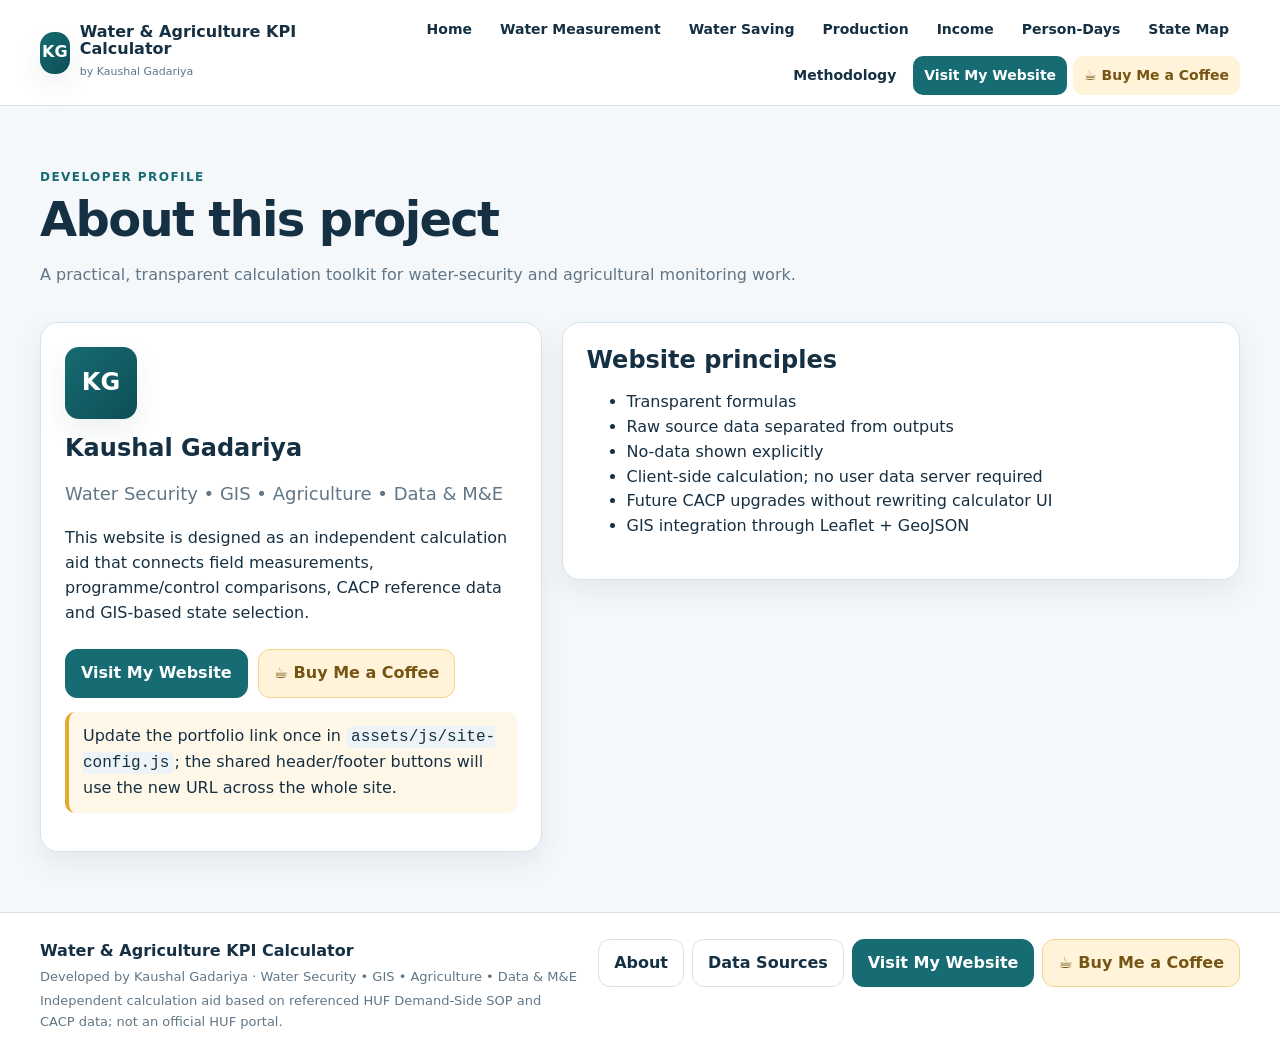
==== about/index.html @ 0b0ff047 "v2" ====
<!doctype html>
<html lang="en">
<head>
  <meta charset="utf-8" />
  <meta name="viewport" content="width=device-width, initial-scale=1" />
  <meta name="description" content="About - Water & Agriculture KPI Calculator" />
  <title>About | Water & Agriculture KPI Calculator</title>
  <link rel="stylesheet" href="../assets/css/site.css" />
  
</head>
<body data-root="..">
  <div id="site-header"></div>
  <main class="container"><section class="page-head"><p class="eyebrow">Developer profile</p><h1>About this project</h1><p class="lede">A practical, transparent calculation toolkit for water-security and agricultural monitoring work.</p></section><div class="layout-2"><section class="card" style="padding:24px"><div class="brand-mark" style="width:72px;height:72px;font-size:24px">KG</div><h2 style="margin-top:16px">Kaushal Gadariya</h2><p class="lede">Water Security • GIS • Agriculture • Data & M&E</p><p>This website is designed as an independent calculation aid that connects field measurements, programme/control comparisons, CACP reference data and GIS-based state selection.</p><div class="actions"><a class="btn primary" data-portfolio-link href="#" target="_blank" rel="noopener">Visit My Website</a><button class="btn support" data-open-support>☕ Buy Me a Coffee</button></div><div class="notice warn">Update the portfolio link once in <span class="code">assets/js/site-config.js</span>; the shared header/footer buttons will use the new URL across the whole site.</div></section><aside class="card" style="padding:24px"><h2>Website principles</h2><ul><li>Transparent formulas</li><li>Raw source data separated from outputs</li><li>No-data shown explicitly</li><li>Client-side calculation; no user data server required</li><li>Future CACP upgrades without rewriting calculator UI</li><li>GIS integration through Leaflet + GeoJSON</li></ul></aside></div></main>
  <div id="site-footer"></div>
  <script src="../assets/js/site-config.js"></script>
  <script src="../assets/js/site-shell.js"></script>
  <script src="../assets/js/app-state.js"></script>
  <script src="../assets/js/calculators.js"></script>
  <script src="../assets/js/page-utils.js"></script>
  
</body>
</html>
---- assets/css/site.css ----
:root {
  --bg: #f5f8fb;
  --surface: #ffffff;
  --surface-2: #eef5f8;
  --ink: #163043;
  --muted: #617686;
  --brand: #176b72;
  --brand-2: #0d4e55;
  --accent: #e5a92f;
  --accent-soft: #fff4d9;
  --border: #d7e2e8;
  --danger: #a43c3c;
  --success: #207a4d;
  --shadow: 0 12px 28px rgba(21, 48, 67, .08);
  --radius: 18px;
  --max: 1240px;
}
* { box-sizing: border-box; }
html { scroll-behavior: smooth; }
body { margin: 0; font-family: Inter, ui-sans-serif, system-ui, -apple-system, BlinkMacSystemFont, "Segoe UI", sans-serif; color: var(--ink); background: var(--bg); line-height: 1.55; }
a { color: var(--brand); }
button, input, select { font: inherit; }
button, .btn { cursor: pointer; }
img { max-width: 100%; }
.site-header { position: sticky; top: 0; z-index: 1000; background: rgba(255,255,255,.97); border-bottom: 1px solid var(--border); backdrop-filter: blur(10px); }
.nav-wrap { max-width: var(--max); margin: auto; min-height: 70px; padding: 10px 20px; display: flex; align-items: center; gap: 16px; }
.brand { display: flex; align-items: center; gap: 10px; text-decoration: none; min-width: 260px; }
.brand-mark { width: 42px; height: 42px; border-radius: 14px; display: grid; place-items: center; font-weight: 800; color: white; background: linear-gradient(135deg,var(--brand),var(--brand-2)); box-shadow: var(--shadow); }
.brand-text strong { display:block; color: var(--ink); line-height:1.1; }
.brand-text small { color: var(--muted); font-size: 11px; }
.nav-links { margin-left: auto; display:flex; align-items:center; gap: 6px; flex-wrap:wrap; justify-content:flex-end; }
.nav-links a, .nav-links button { border: 0; background: transparent; color: var(--ink); padding: 9px 11px; border-radius: 10px; text-decoration:none; font-weight: 650; font-size: 14px; }
.nav-links a:hover, .nav-links button:hover { background: var(--surface-2); }
.nav-links .support { background: var(--accent-soft); color:#765514; }
.nav-links .portfolio { background: var(--brand); color:#fff; }
.menu-button { display:none; margin-left:auto; border:1px solid var(--border); background:#fff; border-radius:10px; padding:8px 11px; }
.container { max-width: var(--max); margin: auto; padding: 28px 20px 60px; }
.hero { padding: 58px 0 34px; display:grid; grid-template-columns: 1.25fr .75fr; gap: 30px; align-items:center; }
.eyebrow { text-transform:uppercase; letter-spacing:.12em; font-size:12px; font-weight:800; color:var(--brand); margin:0 0 8px; }
h1 { font-size: clamp(34px, 5vw, 62px); line-height:1.04; margin:0 0 18px; letter-spacing:-.035em; }
h2 { line-height:1.15; margin:0 0 12px; }
h3 { margin:0 0 8px; }
.lede { color:var(--muted); font-size:18px; max-width: 760px; }
.actions { display:flex; gap:10px; flex-wrap:wrap; margin-top:24px; }
.btn { display:inline-flex; align-items:center; justify-content:center; gap:8px; border:1px solid var(--border); background:#fff; color:var(--ink); padding:11px 15px; border-radius:12px; font-weight:750; text-decoration:none; }
.btn.primary { background:var(--brand); border-color:var(--brand); color:white; }
.btn.support { background:var(--accent-soft); border-color:#f1d38c; color:#765514; }
.btn.danger { background:#fff; color:var(--danger); }
.hero-card, .card, .calculator-card, .result-card { background:var(--surface); border:1px solid var(--border); border-radius:var(--radius); box-shadow:var(--shadow); }
.hero-card { padding:24px; }
.hero-card .mini-grid { display:grid; grid-template-columns:repeat(2,1fr); gap:10px; }
.mini-stat { padding:16px; border-radius:14px; background:var(--surface-2); }
.mini-stat strong { display:block; font-size:22px; }
.section { margin-top: 34px; }
.section-head { display:flex; align-items:end; justify-content:space-between; gap:20px; margin-bottom:16px; }
.section-head p { margin:0; color:var(--muted); }
.kpi-grid { display:grid; grid-template-columns: repeat(5, minmax(0,1fr)); gap:14px; }
.kpi-card { background:#fff; border:1px solid var(--border); border-radius:18px; padding:18px; text-decoration:none; color:var(--ink); transition:.18s ease; min-height:190px; }
.kpi-card:hover { transform:translateY(-3px); box-shadow:var(--shadow); border-color:#a9cbd0; }
.kpi-icon { font-size:28px; margin-bottom:14px; }
.kpi-card p { color:var(--muted); font-size:14px; }
.flow { display:flex; align-items:center; gap:10px; flex-wrap:wrap; padding:20px; }
.flow-box { background:var(--surface-2); border:1px solid var(--border); border-radius:12px; padding:12px 14px; font-weight:750; }
.flow-arrow { color:var(--muted); font-weight:900; }
.page-head { padding:34px 0 18px; }
.page-head h1 { font-size: clamp(32px,4vw,48px); }
.page-head .lede { font-size:16px; }
.layout-2 { display:grid; grid-template-columns:minmax(300px,.85fr) minmax(0,1.15fr); gap:20px; align-items:start; }
.calculator-card { padding:20px; }
.result-card { padding:20px; position:sticky; top:92px; }
.form-grid { display:grid; grid-template-columns:repeat(2,minmax(0,1fr)); gap:14px; }
.field.full { grid-column:1/-1; }
.field label { display:block; font-size:13px; font-weight:750; margin-bottom:5px; }
.field small { display:block; color:var(--muted); margin-top:4px; }
input, select { width:100%; border:1px solid #c8d7df; background:white; color:var(--ink); padding:10px 11px; border-radius:10px; outline:none; }
input:focus, select:focus { border-color:var(--brand); box-shadow:0 0 0 3px rgba(23,107,114,.1); }
.form-actions { display:flex; gap:8px; flex-wrap:wrap; margin-top:18px; }
.metric-grid { display:grid; grid-template-columns:repeat(2,minmax(0,1fr)); gap:10px; }
.metric { padding:14px; border:1px solid var(--border); border-radius:14px; background:#fbfdfe; }
.metric span { display:block; color:var(--muted); font-size:12px; font-weight:700; text-transform:uppercase; letter-spacing:.04em; }
.metric strong { display:block; font-size:24px; margin-top:4px; }
.metric.accent { background:var(--accent-soft); border-color:#efd08a; }
.metric.primary { background:#e9f5f4; border-color:#bbdcd9; }
.notice { border-left:4px solid var(--brand); background:#edf8f7; padding:12px 14px; border-radius:10px; margin:14px 0; }
.notice.warn { border-color:var(--accent); background:#fff8e9; }
.notice.danger { border-color:var(--danger); background:#fff0f0; }
.formula { padding:13px 15px; background:#102d3e; color:#eefbff; border-radius:12px; font-family:ui-monospace,SFMono-Regular,Menlo,monospace; overflow:auto; }
.tabs { display:flex; gap:8px; flex-wrap:wrap; margin-bottom:16px; }
.tab-btn { border:1px solid var(--border); background:#fff; padding:9px 12px; border-radius:10px; font-weight:750; }
.tab-btn.active { color:#fff; background:var(--brand); border-color:var(--brand); }
.tab-panel[hidden] { display:none; }
.data-table { width:100%; border-collapse:collapse; font-size:14px; }
.data-table th,.data-table td { border-bottom:1px solid var(--border); padding:9px 8px; text-align:left; vertical-align:top; }
.data-table th { background:var(--surface-2); }
.dynamic-row { display:grid; grid-template-columns:1fr .7fr .9fr .8fr 42px; gap:8px; align-items:end; margin-bottom:8px; }
.dynamic-row.water { grid-template-columns:1fr .55fr .8fr .8fr .8fr 42px; }
.icon-btn { width:40px; height:40px; border:1px solid var(--border); background:#fff; border-radius:10px; color:var(--danger); }
#map, #personDaysMap { height:560px; border-radius:16px; border:1px solid var(--border); overflow:hidden; }
.map-layout { display:grid; grid-template-columns: minmax(0,1.4fr) minmax(300px,.6fr); gap:18px; }
.chips { display:flex; flex-wrap:wrap; gap:7px; }
.chip { border:1px solid var(--border); background:#fff; border-radius:999px; padding:6px 9px; font-size:12px; }
.provenance { margin-top:14px; color:var(--muted); font-size:13px; }
.site-footer { border-top:1px solid var(--border); background:white; }
.footer-wrap { max-width:var(--max); margin:auto; padding:26px 20px; display:grid; grid-template-columns:1fr auto; gap:20px; align-items:start; }
.footer-wrap p { margin:4px 0; color:var(--muted); font-size:13px; }
.footer-actions { display:flex; gap:8px; flex-wrap:wrap; justify-content:flex-end; }
.modal-backdrop { position:fixed; inset:0; background:rgba(9,28,39,.7); z-index:2000; display:grid; place-items:center; padding:18px; }
.modal-backdrop[hidden] { display:none; }
.modal { width:min(560px,100%); max-height:90vh; overflow:auto; background:#fff; border-radius:22px; padding:20px; box-shadow:0 26px 70px rgba(0,0,0,.25); }
.modal-head { display:flex; align-items:center; justify-content:space-between; gap:16px; }
.modal-close { border:1px solid var(--border); background:#fff; width:40px; height:40px; border-radius:12px; }
.qr-wrap { padding:10px; background:#f4f6fb; border-radius:16px; margin-top:14px; text-align:center; }
.qr-wrap img { max-height:620px; border-radius:12px; }
.session-grid { display:grid; grid-template-columns:repeat(4,minmax(0,1fr)); gap:12px; }
.session-item { padding:15px; background:white; border:1px solid var(--border); border-radius:14px; }
.session-item span { display:block; color:var(--muted); font-size:12px; }
.session-item strong { display:block; margin-top:5px; font-size:18px; }
.status { display:inline-flex; padding:5px 9px; border-radius:999px; font-size:12px; font-weight:800; background:#edf2f5; color:var(--muted); }
.status.ok { background:#e5f5ed; color:var(--success); }
.status.warn { background:#fff4d9; color:#80611e; }
.code { font-family:ui-monospace,SFMono-Regular,Menlo,monospace; background:#edf3f6; border-radius:6px; padding:2px 5px; }
@media (max-width: 1050px) { .kpi-grid { grid-template-columns:repeat(3,1fr); } .hero { grid-template-columns:1fr; } .layout-2,.map-layout { grid-template-columns:1fr; } .result-card { position:static; } }
@media (max-width: 800px) { .menu-button { display:block; } .nav-links { display:none; width:100%; padding-top:10px; } .nav-links.open { display:flex; flex-direction:column; align-items:stretch; } .nav-wrap { flex-wrap:wrap; } .brand { min-width:auto; } .kpi-grid { grid-template-columns:repeat(2,1fr); } .session-grid { grid-template-columns:repeat(2,1fr); } .form-grid { grid-template-columns:1fr; } .field.full { grid-column:auto; } .dynamic-row,.dynamic-row.water { grid-template-columns:1fr 1fr; padding:12px; border:1px solid var(--border); border-radius:12px; } .dynamic-row .icon-btn { grid-column:1/-1; width:100%; } }
@media (max-width: 520px) { .kpi-grid,.session-grid,.metric-grid { grid-template-columns:1fr; } .container { padding-left:14px; padding-right:14px; } .footer-wrap { grid-template-columns:1fr; } .footer-actions { justify-content:flex-start; } h1 { font-size:38px; } #map,#personDaysMap { height:470px; } }
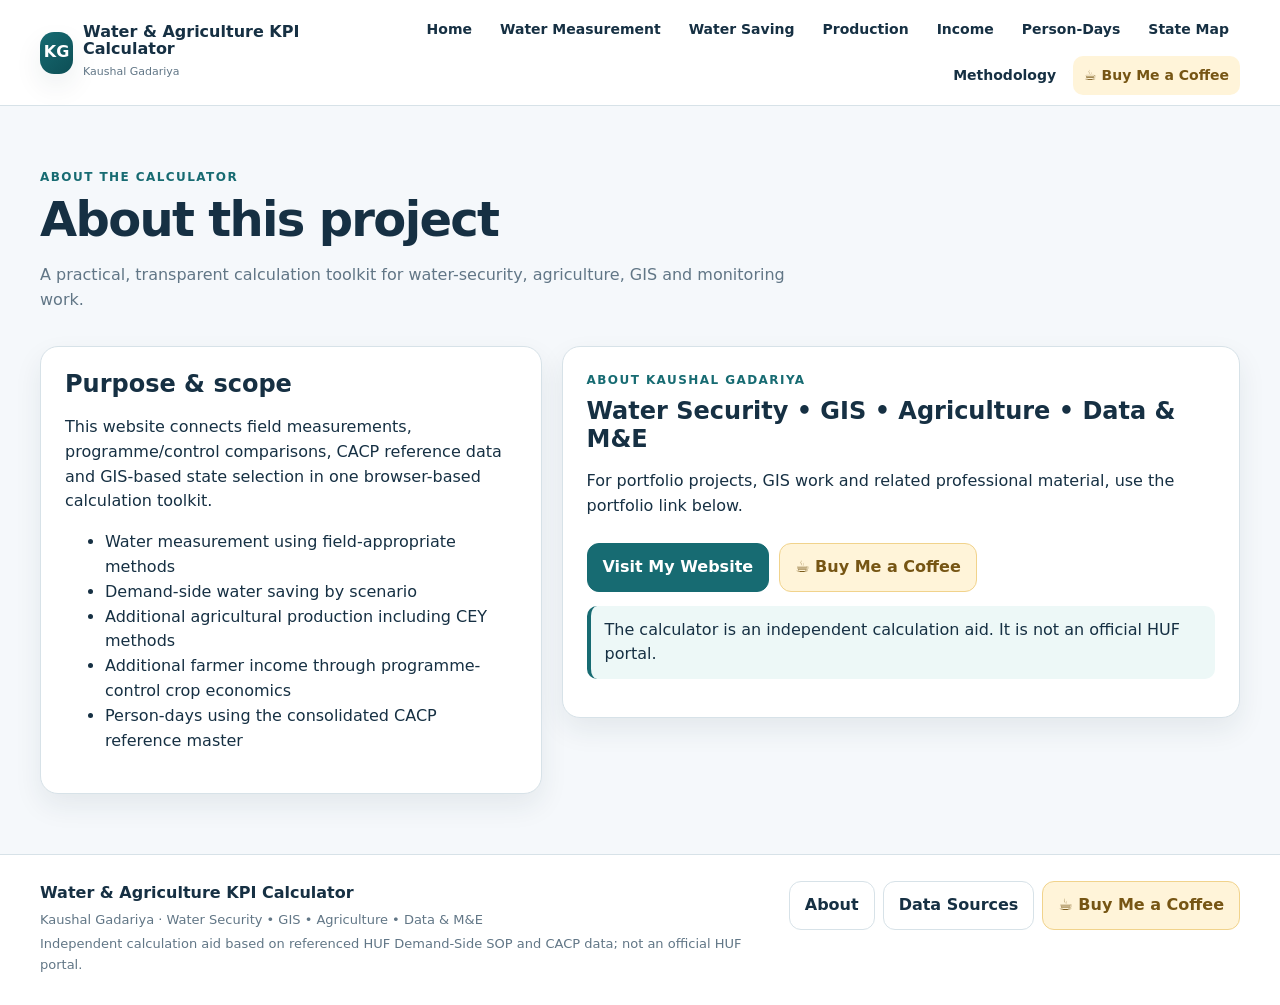
==== commit b1267d6f: "v3" ====
--- a/about/index.html
+++ b/about/index.html
@@ -1,22 +1,20 @@
-<!doctype html>
+<!DOCTYPE html>
+
 <html lang="en">
 <head>
-  <meta charset="utf-8" />
-  <meta name="viewport" content="width=device-width, initial-scale=1" />
-  <meta name="description" content="About - Water & Agriculture KPI Calculator" />
-  <title>About | Water & Agriculture KPI Calculator</title>
-  <link rel="stylesheet" href="../assets/css/site.css" />
-  
-</head>
+<meta charset="utf-8"/>
+<meta content="width=device-width, initial-scale=1" name="viewport"/>
+<title>About | Water &amp; Agriculture KPI Calculator</title>
+<link href="../assets/css/site.css" rel="stylesheet"/>
+<meta content="About the Water &amp; Agriculture KPI Calculator, its transparency principles, scope, data architecture and Kaushal Gadariya portfolio." name="description"/><meta content="index,follow,max-image-preview:large,max-snippet:-1,max-video-preview:-1" name="robots"/><meta content="Kaushal Gadariya" name="author"/><meta content="#176b72" name="theme-color"/><meta content="website" property="og:type"/><meta content="Water &amp; Agriculture KPI Calculator" property="og:site_name"/><meta content="About | Water &amp; Agriculture KPI Calculator" property="og:title"/><meta content="About the Water &amp; Agriculture KPI Calculator, its transparency principles, scope, data architecture and Kaushal Gadariya portfolio." property="og:description"/><meta content="https://knightfox789.github.io/water-agriculture-kpi-calculator/about/" property="og:url"/><meta content="summary" name="twitter:card"/><meta content="About | Water &amp; Agriculture KPI Calculator" name="twitter:title"/><meta content="About the Water &amp; Agriculture KPI Calculator, its transparency principles, scope, data architecture and Kaushal Gadariya portfolio." name="twitter:description"/><link href="https://knightfox789.github.io/water-agriculture-kpi-calculator/about/" rel="canonical"/><link href="../assets/images/favicon.svg" rel="icon" type="image/svg+xml"/><link href="../manifest.webmanifest" rel="manifest"/><script type="application/ld+json">{"@context":"https://schema.org","@type":"WebPage","name":"About | Water & Agriculture KPI Calculator","description":"About the Water & Agriculture KPI Calculator, its transparency principles, scope, data architecture and Kaushal Gadariya portfolio.","url":"https://knightfox789.github.io/water-agriculture-kpi-calculator/about/","isPartOf":{"@type":"WebSite","name":"Water & Agriculture KPI Calculator","url":"https://knightfox789.github.io/water-agriculture-kpi-calculator/"},"creator":{"@type":"Person","name":"Kaushal Gadariya","url":"https://knightfox789.github.io/kaushal-gadariya-portfolio/"}}</script></head>
 <body data-root="..">
-  <div id="site-header"></div>
-  <main class="container"><section class="page-head"><p class="eyebrow">Developer profile</p><h1>About this project</h1><p class="lede">A practical, transparent calculation toolkit for water-security and agricultural monitoring work.</p></section><div class="layout-2"><section class="card" style="padding:24px"><div class="brand-mark" style="width:72px;height:72px;font-size:24px">KG</div><h2 style="margin-top:16px">Kaushal Gadariya</h2><p class="lede">Water Security • GIS • Agriculture • Data & M&E</p><p>This website is designed as an independent calculation aid that connects field measurements, programme/control comparisons, CACP reference data and GIS-based state selection.</p><div class="actions"><a class="btn primary" data-portfolio-link href="#" target="_blank" rel="noopener">Visit My Website</a><button class="btn support" data-open-support>☕ Buy Me a Coffee</button></div><div class="notice warn">Update the portfolio link once in <span class="code">assets/js/site-config.js</span>; the shared header/footer buttons will use the new URL across the whole site.</div></section><aside class="card" style="padding:24px"><h2>Website principles</h2><ul><li>Transparent formulas</li><li>Raw source data separated from outputs</li><li>No-data shown explicitly</li><li>Client-side calculation; no user data server required</li><li>Future CACP upgrades without rewriting calculator UI</li><li>GIS integration through Leaflet + GeoJSON</li></ul></aside></div></main>
-  <div id="site-footer"></div>
-  <script src="../assets/js/site-config.js"></script>
-  <script src="../assets/js/site-shell.js"></script>
-  <script src="../assets/js/app-state.js"></script>
-  <script src="../assets/js/calculators.js"></script>
-  <script src="../assets/js/page-utils.js"></script>
-  
+<div id="site-header"></div>
+<main class="container"><section class="page-head"><p class="eyebrow">About the calculator</p><h1>About this project</h1><p class="lede">A practical, transparent calculation toolkit for water-security, agriculture, GIS and monitoring work.</p></section><div class="layout-2"><section class="card" style="padding:24px"><h2>Purpose &amp; scope</h2><p>This website connects field measurements, programme/control comparisons, CACP reference data and GIS-based state selection in one browser-based calculation toolkit.</p><ul><li>Water measurement using field-appropriate methods</li><li>Demand-side water saving by scenario</li><li>Additional agricultural production including CEY methods</li><li>Additional farmer income through programme-control crop economics</li><li>Person-days using the consolidated CACP reference master</li></ul></section><aside class="card" style="padding:24px"><p class="eyebrow">About Kaushal Gadariya</p><h2>Water Security • GIS • Agriculture • Data &amp; M&amp;E</h2><p>For portfolio projects, GIS work and related professional material, use the portfolio link below.</p><div class="actions"><a class="btn primary" data-portfolio-link="" href="https://knightfox789.github.io/kaushal-gadariya-portfolio/" rel="noopener" target="_blank">Visit My Website</a><button class="btn support" data-open-support="" type="button">☕ Buy Me a Coffee</button></div><div class="notice">The calculator is an independent calculation aid. It is not an official HUF portal.</div></aside></div></main>
+<div id="site-footer"></div>
+<script src="../assets/js/site-config.js"></script>
+<script src="../assets/js/site-shell.js"></script>
+<script src="../assets/js/app-state.js"></script>
+<script src="../assets/js/calculators.js"></script>
+<script src="../assets/js/page-utils.js"></script>
 </body>
 </html>
--- a/assets/css/site.css
+++ b/assets/css/site.css
@@ -122,3 +122,37 @@
 @media (max-width: 1050px) { .kpi-grid { grid-template-columns:repeat(3,1fr); } .hero { grid-template-columns:1fr; } .layout-2,.map-layout { grid-template-columns:1fr; } .result-card { position:static; } }
 @media (max-width: 800px) { .menu-button { display:block; } .nav-links { display:none; width:100%; padding-top:10px; } .nav-links.open { display:flex; flex-direction:column; align-items:stretch; } .nav-wrap { flex-wrap:wrap; } .brand { min-width:auto; } .kpi-grid { grid-template-columns:repeat(2,1fr); } .session-grid { grid-template-columns:repeat(2,1fr); } .form-grid { grid-template-columns:1fr; } .field.full { grid-column:auto; } .dynamic-row,.dynamic-row.water { grid-template-columns:1fr 1fr; padding:12px; border:1px solid var(--border); border-radius:12px; } .dynamic-row .icon-btn { grid-column:1/-1; width:100%; } }
 @media (max-width: 520px) { .kpi-grid,.session-grid,.metric-grid { grid-template-columns:1fr; } .container { padding-left:14px; padding-right:14px; } .footer-wrap { grid-template-columns:1fr; } .footer-actions { justify-content:flex-start; } h1 { font-size:38px; } #map,#personDaysMap { height:470px; } }
+
+
+/* Print / PDF calculation report */
+.report-actions { margin-top: 18px; padding-top: 16px; border-top: 1px solid var(--border); }
+.print-report { display: none; }
+@media print {
+  @page { size: A4 portrait; margin: 13mm 14mm 15mm; }
+  html, body { background: #fff !important; color: #172733 !important; }
+  body > *:not(.print-report) { display: none !important; }
+  .print-report { display: block !important; font-family: Arial, Helvetica, sans-serif; font-size: 10.5pt; line-height: 1.42; color: #172733; }
+  .print-report * { box-shadow: none !important; }
+  .print-report-head { display: flex; align-items: center; gap: 12px; border-bottom: 2px solid #176b72; padding-bottom: 10px; margin-bottom: 18px; }
+  .print-brand-mark { width: 42px; height: 42px; border-radius: 9px; display: grid; place-items: center; background: #176b72 !important; color: #fff !important; font-weight: 800; -webkit-print-color-adjust: exact; print-color-adjust: exact; }
+  .print-brand-copy h1 { margin: 0; font-size: 16pt; letter-spacing: -.01em; }
+  .print-brand-copy p { margin: 2px 0 0; color: #556b79; font-size: 9pt; }
+  .print-title-block { margin-bottom: 18px; }
+  .print-title-block h2 { font-size: 20pt; margin: 2px 0 6px; }
+  .print-title-block p { margin: 4px 0; }
+  .print-kicker { text-transform: uppercase; letter-spacing: .12em; font-weight: 700; font-size: 8.5pt; color: #176b72; }
+  .print-meta { color: #60727d; font-size: 8.8pt; }
+  .print-report section { margin: 0 0 16px; break-inside: avoid; }
+  .print-report section h3 { margin: 0 0 7px; font-size: 11pt; text-transform: uppercase; letter-spacing: .04em; color: #176b72; }
+  .print-report table { width: 100%; border-collapse: collapse; }
+  .print-report th, .print-report td { border: 1px solid #cad6dc; padding: 6px 8px; text-align: left; vertical-align: top; }
+  .print-report th { width: 48%; background: #f1f6f7 !important; font-weight: 700; -webkit-print-color-adjust: exact; print-color-adjust: exact; }
+  .print-formula { border: 1px solid #cad6dc; background: #f6f8f9 !important; padding: 8px 10px; margin-bottom: 6px; font-family: "Courier New", monospace; white-space: normal; -webkit-print-color-adjust: exact; print-color-adjust: exact; }
+  .print-results { display: grid; grid-template-columns: repeat(2, minmax(0,1fr)); gap: 8px; }
+  .print-result { border: 1px solid #b9ccd2; border-radius: 7px; padding: 9px 10px; break-inside: avoid; }
+  .print-result span { display: block; text-transform: uppercase; font-size: 7.8pt; letter-spacing: .04em; color: #60727d; font-weight: 700; }
+  .print-result strong { display: block; margin-top: 3px; font-size: 14pt; }
+  .print-note { border-left: 3px solid #d6a331; padding: 6px 9px; margin: 6px 0; background: #fffaf0 !important; -webkit-print-color-adjust: exact; print-color-adjust: exact; }
+  .print-report-foot { border-top: 1px solid #cad6dc; padding-top: 8px; margin-top: 18px; color: #60727d; font-size: 8pt; }
+  .print-report-foot p { margin: 2px 0; }
+}
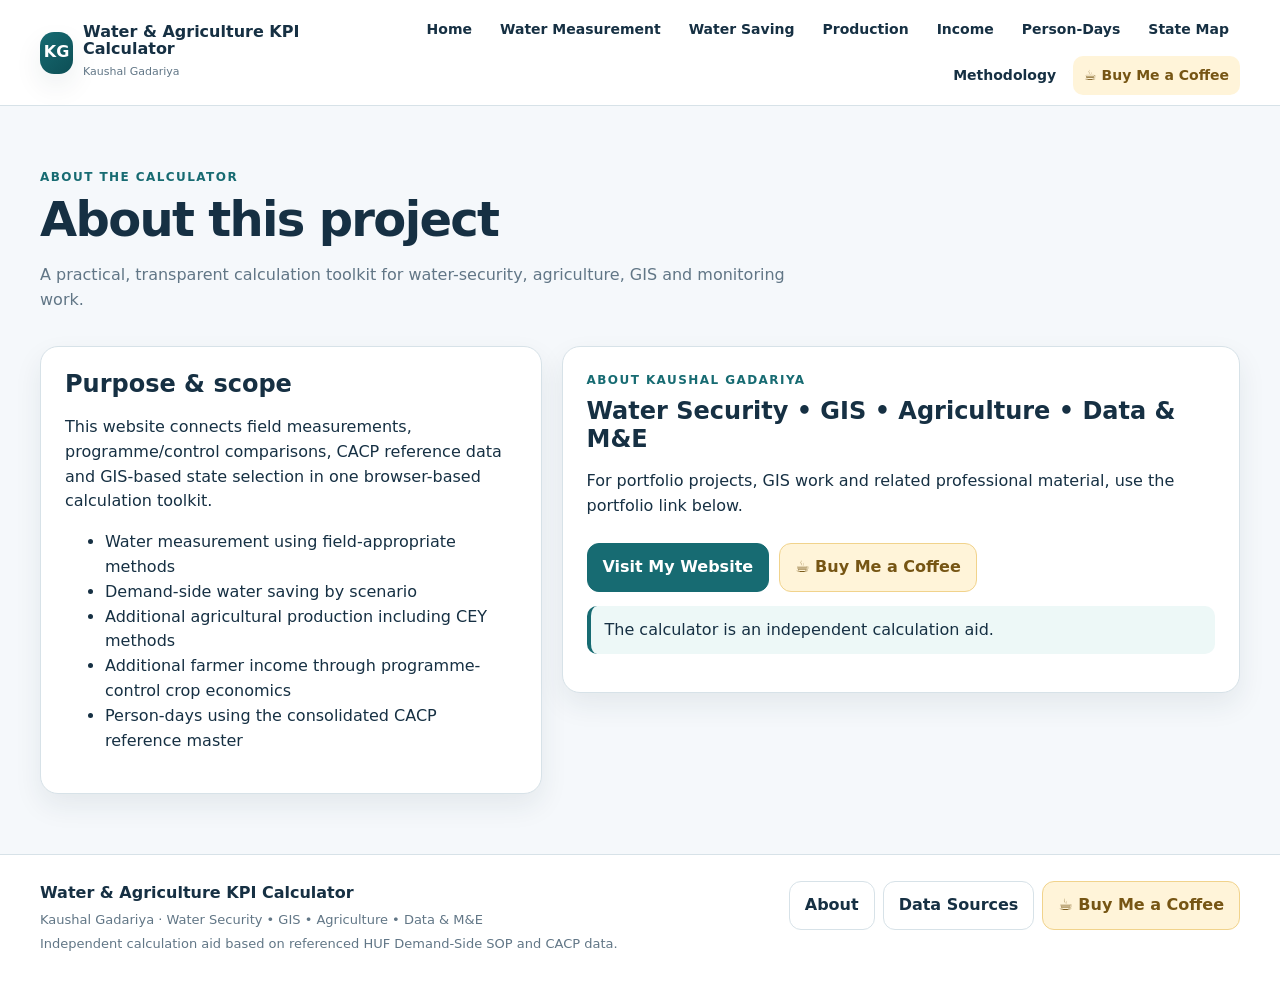
==== commit b92e411a: "Update index.html" ====
--- a/about/index.html
+++ b/about/index.html
@@ -9,7 +9,7 @@
 <meta content="About the Water &amp; Agriculture KPI Calculator, its transparency principles, scope, data architecture and Kaushal Gadariya portfolio." name="description"/><meta content="index,follow,max-image-preview:large,max-snippet:-1,max-video-preview:-1" name="robots"/><meta content="Kaushal Gadariya" name="author"/><meta content="#176b72" name="theme-color"/><meta content="website" property="og:type"/><meta content="Water &amp; Agriculture KPI Calculator" property="og:site_name"/><meta content="About | Water &amp; Agriculture KPI Calculator" property="og:title"/><meta content="About the Water &amp; Agriculture KPI Calculator, its transparency principles, scope, data architecture and Kaushal Gadariya portfolio." property="og:description"/><meta content="https://knightfox789.github.io/water-agriculture-kpi-calculator/about/" property="og:url"/><meta content="summary" name="twitter:card"/><meta content="About | Water &amp; Agriculture KPI Calculator" name="twitter:title"/><meta content="About the Water &amp; Agriculture KPI Calculator, its transparency principles, scope, data architecture and Kaushal Gadariya portfolio." name="twitter:description"/><link href="https://knightfox789.github.io/water-agriculture-kpi-calculator/about/" rel="canonical"/><link href="../assets/images/favicon.svg" rel="icon" type="image/svg+xml"/><link href="../manifest.webmanifest" rel="manifest"/><script type="application/ld+json">{"@context":"https://schema.org","@type":"WebPage","name":"About | Water & Agriculture KPI Calculator","description":"About the Water & Agriculture KPI Calculator, its transparency principles, scope, data architecture and Kaushal Gadariya portfolio.","url":"https://knightfox789.github.io/water-agriculture-kpi-calculator/about/","isPartOf":{"@type":"WebSite","name":"Water & Agriculture KPI Calculator","url":"https://knightfox789.github.io/water-agriculture-kpi-calculator/"},"creator":{"@type":"Person","name":"Kaushal Gadariya","url":"https://knightfox789.github.io/kaushal-gadariya-portfolio/"}}</script></head>
 <body data-root="..">
 <div id="site-header"></div>
-<main class="container"><section class="page-head"><p class="eyebrow">About the calculator</p><h1>About this project</h1><p class="lede">A practical, transparent calculation toolkit for water-security, agriculture, GIS and monitoring work.</p></section><div class="layout-2"><section class="card" style="padding:24px"><h2>Purpose &amp; scope</h2><p>This website connects field measurements, programme/control comparisons, CACP reference data and GIS-based state selection in one browser-based calculation toolkit.</p><ul><li>Water measurement using field-appropriate methods</li><li>Demand-side water saving by scenario</li><li>Additional agricultural production including CEY methods</li><li>Additional farmer income through programme-control crop economics</li><li>Person-days using the consolidated CACP reference master</li></ul></section><aside class="card" style="padding:24px"><p class="eyebrow">About Kaushal Gadariya</p><h2>Water Security • GIS • Agriculture • Data &amp; M&amp;E</h2><p>For portfolio projects, GIS work and related professional material, use the portfolio link below.</p><div class="actions"><a class="btn primary" data-portfolio-link="" href="https://knightfox789.github.io/kaushal-gadariya-portfolio/" rel="noopener" target="_blank">Visit My Website</a><button class="btn support" data-open-support="" type="button">☕ Buy Me a Coffee</button></div><div class="notice">The calculator is an independent calculation aid. It is not an official HUF portal.</div></aside></div></main>
+<main class="container"><section class="page-head"><p class="eyebrow">About the calculator</p><h1>About this project</h1><p class="lede">A practical, transparent calculation toolkit for water-security, agriculture, GIS and monitoring work.</p></section><div class="layout-2"><section class="card" style="padding:24px"><h2>Purpose &amp; scope</h2><p>This website connects field measurements, programme/control comparisons, CACP reference data and GIS-based state selection in one browser-based calculation toolkit.</p><ul><li>Water measurement using field-appropriate methods</li><li>Demand-side water saving by scenario</li><li>Additional agricultural production including CEY methods</li><li>Additional farmer income through programme-control crop economics</li><li>Person-days using the consolidated CACP reference master</li></ul></section><aside class="card" style="padding:24px"><p class="eyebrow">About Kaushal Gadariya</p><h2>Water Security • GIS • Agriculture • Data &amp; M&amp;E</h2><p>For portfolio projects, GIS work and related professional material, use the portfolio link below.</p><div class="actions"><a class="btn primary" data-portfolio-link="" href="https://knightfox789.github.io/kaushal-gadariya-portfolio/" rel="noopener" target="_blank">Visit My Website</a><button class="btn support" data-open-support="" type="button">☕ Buy Me a Coffee</button></div><div class="notice">The calculator is an independent calculation aid.</div></aside></div></main>
 <div id="site-footer"></div>
 <script src="../assets/js/site-config.js"></script>
 <script src="../assets/js/site-shell.js"></script>
@@ -17,4 +17,4 @@
 <script src="../assets/js/calculators.js"></script>
 <script src="../assets/js/page-utils.js"></script>
 </body>
-</html>+</html>
